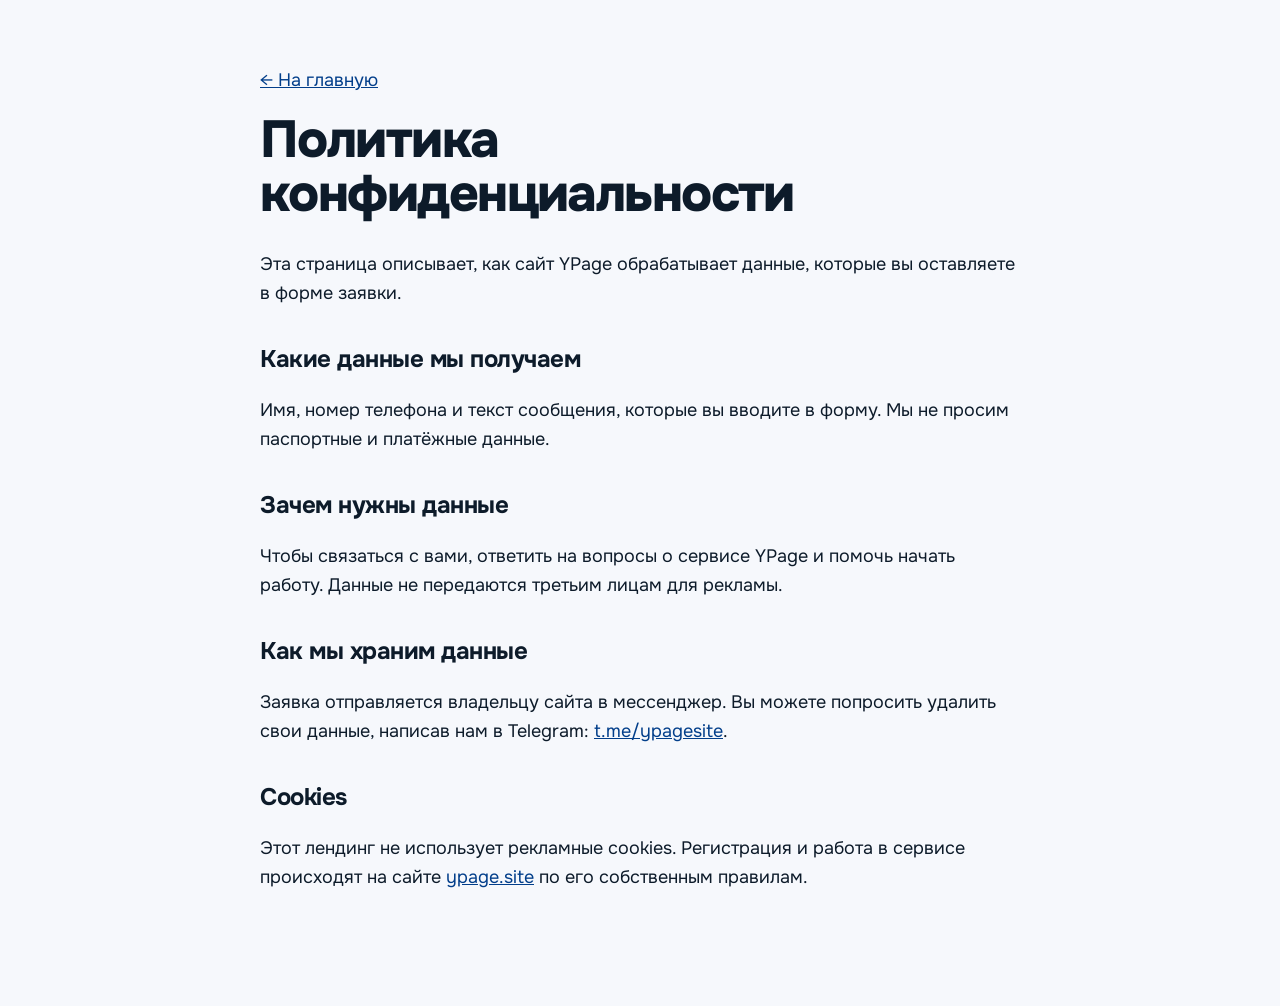
==== privacy.html @ b35d7a4f "init: landing for YPage" ====
<!DOCTYPE html>
<html lang="ru">
<head>
<meta charset="utf-8">
<meta name="viewport" content="width=device-width, initial-scale=1">
<title>Политика конфиденциальности — YPage</title>
<link rel="icon" type="image/svg+xml" href="assets/favicon.svg">
<link href="https://fonts.googleapis.com/css2?family=Onest:wght@400;700;800&display=swap" rel="stylesheet">
<style>
body{margin:0;font:400 18px/1.6 'Onest',system-ui,sans-serif;color:#0d1b2a;background:#f6f8fc}
main{max-width:760px;margin:0 auto;padding:48px 20px 96px}
h1{font-size:clamp(32px,6vw,52px);line-height:1.05;letter-spacing:-.03em;font-weight:800;margin:0 0 28px}
h2{font-size:24px;margin:32px 0 8px;letter-spacing:-.02em}
a{color:#023e8a}
</style>
</head>
<body>
<main>
<p><a href="index.html">← На главную</a></p>
<h1>Политика конфиденциальности</h1>
<p>Эта страница описывает, как сайт YPage обрабатывает данные, которые вы оставляете в форме заявки.</p>
<h2>Какие данные мы получаем</h2>
<p>Имя, номер телефона и текст сообщения, которые вы вводите в форму. Мы не просим паспортные и платёжные данные.</p>
<h2>Зачем нужны данные</h2>
<p>Чтобы связаться с вами, ответить на вопросы о сервисе YPage и помочь начать работу. Данные не передаются третьим лицам для рекламы.</p>
<h2>Как мы храним данные</h2>
<p>Заявка отправляется владельцу сайта в мессенджер. Вы можете попросить удалить свои данные, написав нам в Telegram: <a href="https://t.me/ypagesite">t.me/ypagesite</a>.</p>
<h2>Cookies</h2>
<p>Этот лендинг не использует рекламные cookies. Регистрация и работа в сервисе происходят на сайте <a href="https://ypage.site/">ypage.site</a> по его собственным правилам.</p>
</main>
</body>
</html>
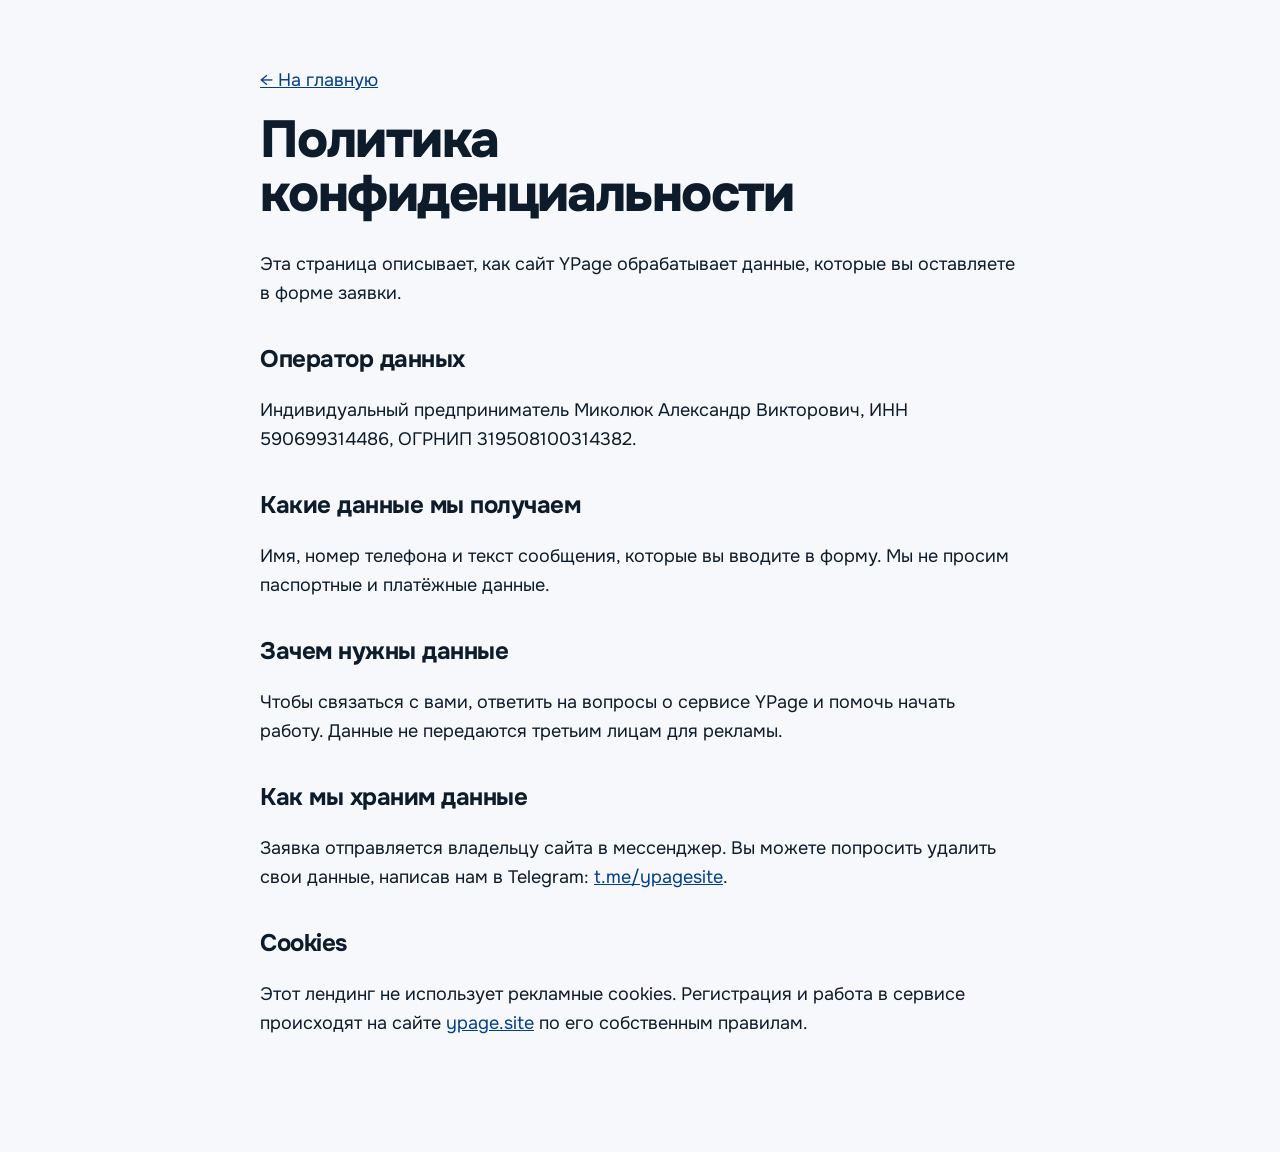
==== commit 57b8cebb: "Правки клиента: тарифы по числу сайтов, каталог помесячно, реквизиты ИП" ====
--- a/privacy.html
+++ b/privacy.html
@@ -19,6 +19,8 @@
 <p><a href="index.html">← На главную</a></p>
 <h1>Политика конфиденциальности</h1>
 <p>Эта страница описывает, как сайт YPage обрабатывает данные, которые вы оставляете в форме заявки.</p>
+<h2>Оператор данных</h2>
+<p>Индивидуальный предприниматель Миколюк Александр Викторович, ИНН 590699314486, ОГРНИП 319508100314382.</p>
 <h2>Какие данные мы получаем</h2>
 <p>Имя, номер телефона и текст сообщения, которые вы вводите в форму. Мы не просим паспортные и платёжные данные.</p>
 <h2>Зачем нужны данные</h2>
